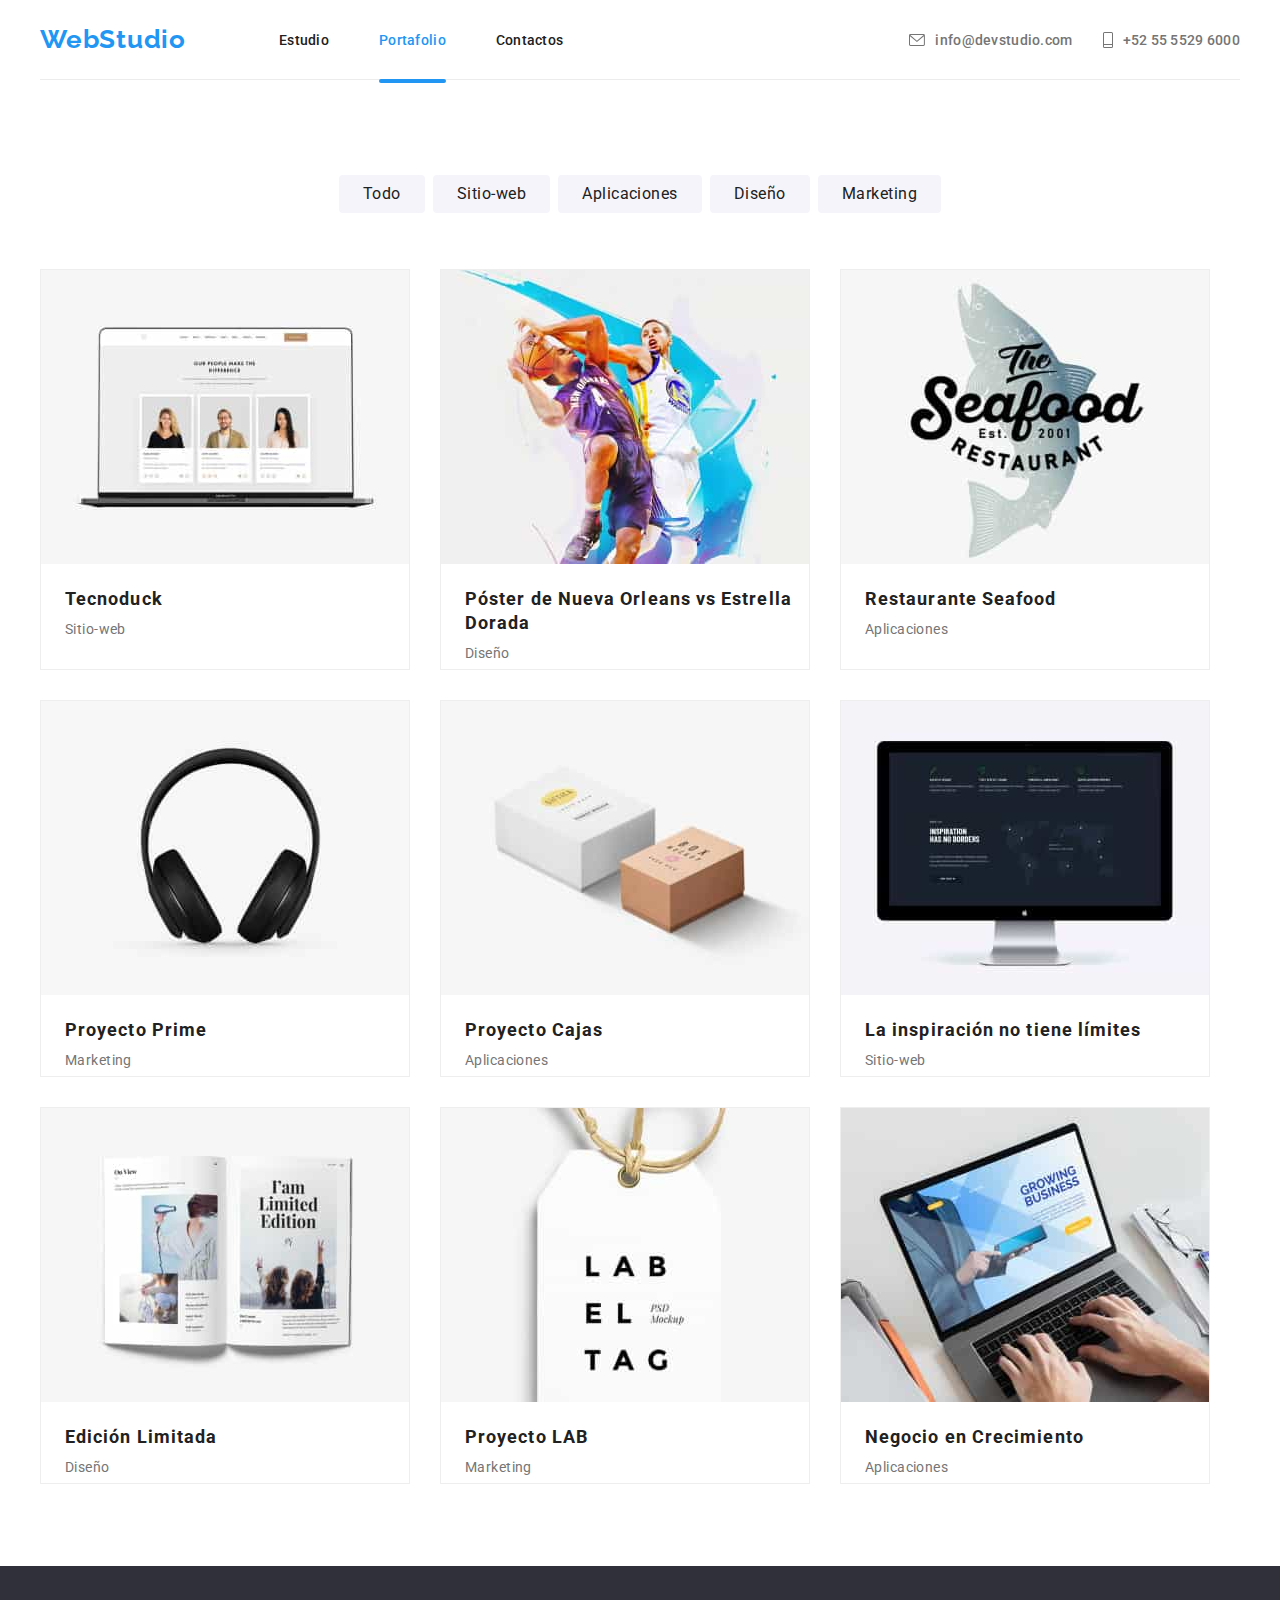
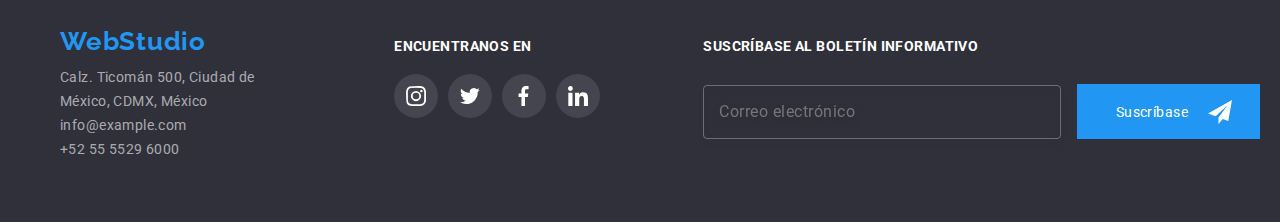
==== portfolio.html @ 5a1e4016 "copia repositorio anterior" ====
<!DOCTYPE html>
<html lang="en">
  <head>
    <meta charset="UTF-8" />
    <meta http-equiv="X-UA-Compatible" content="IE=edge" />
    <meta name="viewport" content="width=device-width, initial-scale=1.0" />
    <link rel="preconnet" href="https://fonts.googleapis.com" />
    <link rel="preconnet" href="https://fonts.gstatic.com" />
    <link rel="stylesheet" href="./css/styles.css" />
    <link rel="stylesheet" href="./css/normalize.css" />
    <title>WebStudio</title>
  </head>

  <body class="body-portfolio">
    <!-- ENCABEZADO -->
   <header class="container header-container">
      <!-- nav -->
      <nav class="nav-container">
        <!-- LOGO -->
        <a class="Web-logo" href="./index.html">WebStudio</a>

        <!-- MENU LISTA HEADER -->
        <a class="link-header" href="index.html">Estudio</a>
        <a class="link-header current" href="portfolio.html">Portafolio</a>
        <a class="link-header" href="">Сontactos</a>
      </nav>
      <!-- contacto -->
      <ul class="contact-header">
        <li>
          <a class="contact" href="malito:info@example.com">
            <svg class="icon-folder">
              <use href="./images/SVG/sprite.svg#sobre"></use>
            </svg>
            info@devstudio.com
          </a>
        </li>

        <li>
          <a class="contact" href="tel:525555296000">
            <svg class="icon-phone">
              <use href="./images/SVG/sprite.svg#celular"></use>
            </svg>
            +52 55 5529 6000
          </a>
        </li>
      </ul>
    </header>

    <!-- PRINCIPAL -->
    <main class="container portfolio-page">
      <!-- MENU 2-->

      <!-- lista de filtros  -->
      <section>
        <ul class="filter">
          <li>
            <a href="#" class="link-filter">
              <button class="button-filter" type="button">Todo</button>
            </a>
          </li>
          <li>
            <a href="#" class="link-filter">
              <button class="button-filter" type="button">Sitio-web</button>
            </a>
          </li>
          <li>
            <a href="#" class="link-filter">
              <button class="button-filter" type="button">Aplicaciones</button>
            </a>
          </li>
          <li>
            <a href="#" class="link-filter">
              <button class="button-filter" type="button">Diseño</button>
            </a>
          </li>
          <li>
            <a href="#" class="link-filter">
              <button class="button-filter" type="button">Marketing</button>
            </a>
          </li>
        </ul>

        <!-- mosaic  -->
        <ul class="mosaic">
          <li class="link-card">
            <a href="#">
              <div class="frame">
                <img src="./images/project1.jpeg" alt="project Tecnoduck" />
                <p class="overlay">
                  Tecnoduck es una plataforma de distribución de coronavirus de
                  última generación. Las compañías usan esta plataforma para el
                  espionaje digital y los ataques a los servidores seguros de la
                  competencia.
                </p>
              </div>
              <h2 class="title-image">Tecnoduck</h2>
              <p class="description">Sitio-web</p>
            </a>
          </li>

          <li class="link-card">
            <a href="#">
              <div class="frame">
                <img src="./images/project2.jpeg" alt="project poster" />
                <p class="overlay">
                  Tecnoduck es una plataforma de distribución de coronavirus de
                  última generación. Las compañías usan esta plataforma para el
                  espionaje digital y los ataques a los servidores seguros de la
                  competencia.
                </p>
              </div>
              <h2 class="title-image">
                Póster de Nueva Orleans vs Estrella Dorada
              </h2>
              <p class="description">Diseño</p>
            </a>
          </li>

          <li class="link-card">
            <a href="#">
              <div class="frame">
                <img src="./images/project3.jpeg" alt="Restaurant" />
                <p class="overlay">
                  Tecnoduck es una plataforma de distribución de coronavirus de
                  última generación. Las compañías usan esta plataforma para el
                  espionaje digital y los ataques a los servidores seguros de la
                  competencia.
                </p>
              </div>
              <h2 class="title-image">Restaurante Seafood</h2>
              <p class="description">Aplicaciones</p>
            </a>
          </li>

          <li class="link-card">
            <a href="#">
              <div class="frame">
                <img src="./images/project4.jpeg" alt="Project Prime" />
                <p class="overlay">
                  Tecnoduck es una plataforma de distribución de coronavirus de
                  última generación. Las compañías usan esta plataforma para el
                  espionaje digital y los ataques a los servidores seguros de la
                  competencia.
                </p>
              </div>
              <h2 class="title-image">Proyecto Prime</h2>
              <p class="description">Marketing</p>
            </a>
          </li>

          <li class="link-card">
            <a href="#">
              <div class="frame">
                <img src="./images/project5.jpeg" alt="project box" />
                <p class="overlay">
                  Tecnoduck es una plataforma de distribución de coronavirus de
                  última generación. Las compañías usan esta plataforma para el
                  espionaje digital y los ataques a los servidores seguros de la
                  competencia.
                </p>
              </div>
              <h2 class="title-image">Proyecto Cajas</h2>
              <p class="description">Aplicaciones</p>
            </a>
          </li>

          <li class="link-card">
            <a href="#">
              <div class="frame">
                <img src="./images/project6.jpeg" alt="whitout limit" />
                <p class="overlay">
                  Tecnoduck es una plataforma de distribución de coronavirus de
                  última generación. Las compañías usan esta plataforma para el
                  espionaje digital y los ataques a los servidores seguros de la
                  competencia.
                </p>
              </div>
              <h2 class="title-image">La inspiración no tiene límites</h2>
              <p class="description">Sitio-web</p>
            </a>
          </li>

          <li class="link-card">
            <a href="#">
              <div class="frame">
                <img src="./images/project7.jpeg" alt="limited edition" />
                <p class="overlay">
                  Tecnoduck es una plataforma de distribución de coronavirus de
                  última generación. Las compañías usan esta plataforma para el
                  espionaje digital y los ataques a los servidores seguros de la
                  competencia.
                </p>
              </div>
              <h2 class="title-image">Edición Limitada</h2>
              <p class="description">Diseño</p>
            </a>
          </li>

          <li class="link-card">
            <a href="#">
              <div class="frame">
                <img src="./images/project8.jpeg" alt="Project LAB" />
                <p class="overlay">
                  Tecnoduck es una plataforma de distribución de coronavirus de
                  última generación. Las compañías usan esta plataforma para el
                  espionaje digital y los ataques a los servidores seguros de la
                  competencia.
                </p>
              </div>
              <h2 class="title-image">Proyecto LAB</h2>
              <p class="description">Marketing</p>
            </a>
          </li>

          <li class="link-card">
            <a href="#">
              <div class="frame">
                <img src="./images/project9.jpeg" alt="growing business" />
                <p class="overlay">
                  Tecnoduck es una plataforma de distribución de coronavirus de
                  última generación. Las compañías usan esta plataforma para el
                  espionaje digital y los ataques a los servidores seguros de la
                  competencia.
                </p>
              </div>
              <h2 class="title-image">Negocio en Crecimiento</h2>
              <p class="description">Aplicaciones</p>
            </a>
          </li>
        </ul>
      </section>
    </main>

    <!-- PIE DE PÁGINA -->
   <footer class="footer">
      <div class="container footer-container">
        <!-- Contacto -->
        <aside>
          <ul class="footer-contact">
            <li>
              <a class="Web-logo" href="./index.html"> WebStudio </a>
            </li>

            <li>
              <address>
                <ul class="address">
                  <li>
                    <a class="link-contact" href="#">
                      Calz. Ticomán 500, Ciudad de México, CDMX, México
                    </a>
                  </li>

                  <li>
                    <a class="link-contact" href="mailto:info@example.com">
                      info@example.com
                    </a>
                  </li>

                  <li>
                    <a class="link-contact" href="tel:+525555296000">
                      +52 55 5529 6000
                    </a>
                  </li>
                </ul>
              </address>
            </li>
          </ul>
        </aside>

        <!-- Redes Sociales -->
        <aside>
          <h3 class="title-h3 title-social">ENCUENTRANOS EN</h3>

          <ul class="items-socialmedia">
            <li class="link-icon-footer">
              <a href="#">
                <div class="icon-circle-footer">
                  <svg class="social-media">
                    <use href="./images/SVG/sprite.svg#instagram"></use>
                  </svg>
                </div>
              </a>
            </li>

            <li class="link-icon-footer">
              <a href="#">
                <div class="icon-circle-footer">
                  <svg class="social-media">
                    <use href="./images/SVG/sprite.svg#twitter"></use>
                  </svg>
                </div>
              </a>
            </li>

            <li class="link-icon-footer">
              <a href="#">
                <div class="icon-circle-footer">
                  <svg class="social-media">
                    <use href="./images/SVG/sprite.svg#facebook"></use>
                  </svg>
                </div>
              </a>
            </li>

            <li class="link-icon-footer">
              <a href="#">
                <div class="icon-circle-footer">
                  <svg class="social-media">
                    <use href="./images/SVG/sprite.svg#linkedlin"></use>
                  </svg>
                </div>
              </a>
            </li>
          </ul>
        </aside>

         <!-- Suscripción -->
        <aside class="form-suscription">
          <form action="">
            <h3 class="title-h3 title-suscription">SUSCRÍBASE al boletín informativo</h3>
            <input  class="input-suscription" 
                    type="email" 
                    placeholder="Correo electrónico"
                    required>
            <button class="button-suscription" type="button"> 
              <div class="button-send">
                Suscríbase 
                <svg class="icon-send">
                  <use href="./images/SVG/sprite.svg#icon-enviar-icono"></use>
                </svg>
              </div>
            </button>
          </form>
        </aside>
      </div>
    </footer>
  </body>
</html>
---- css/styles.css ----
@import url("https://fonts.googleapis.com/css2?family=Raleway:wght@700&display=swap");
@import url("https://fonts.googleapis.com/css2?family=Roboto:wght@400;500;700;900&display=swap");
@import "node_modules/modern-normalize/modern-normalize.css";

* {
  box-sizing: border-box;
  margin: 0;
  padding: 0;

  font-family: "Roboto", sans-serif;
  font-size: 14px;
  font-weight: 400;
  letter-spacing: 0.03em;
}

/* declaracion de variables */
:root {
  --primary-title-color: #212121;
  --primary-white-color: #ffffff;
  --primary-text-color: #757575;

  --accent-color: #2196f3;
  --background-black: #2f303a;
  --background-gray: #f5f4fa;
  --button-filter: #f5f4fa;
  --button-primary-hover: #188ce8;
  --logo-black: #000000;
  --text-white-opacy: #ffffff99;
  --icon-color: #AFB1B8;
}

body {
  color: var(--primary-text-color);
  background-color: var(--primary-white-color);
  margin: auto;

}
.container {
  width: 1200px;
  margin: 0 auto;
}
a {
  text-decoration: none;
}
ul{
  list-style: none;
}

/* ENCABEZADO */
.header-container {
  display: flex;
  padding: 24px 0;
  justify-content: space-between;
  align-items: center;
}
.nav-container {
  display: flex;
  justify-content: space-between;
  align-items: center;
}
.Web-logo {
  color: var(--accent-color);
  font-family: "Raleway", sans-serif;
  font-size: 26px;
  font-weight: 700;
  line-height: 1.2;
  margin-right: 93px;
}
.link-header{
  position: relative;
  display: flex;
  font-weight: 500;
  line-height: 1.142;
  letter-spacing: 0.02em;
  color: var(--primary-title-color);
  margin-right: 50px;
}
header nav .current::after{
  position: absolute;
  content: '';
  border-bottom: 4px solid rgba(33, 150, 243, 1);;
  border-radius: 2px;
  width: 100%;
  top: 47px;
}
.link-header.current,
.link-header:hover,
.link-header:focus{
  color: var(--accent-color);
}

/* contacto del header */

.contact-header{
  display: flex;
  justify-content: space-between;
  align-items: center;
  gap: 30px;
}
.contact {
  display: flex;
  align-items: center;
  font-weight: 500;
  line-height: 1.142;
  letter-spacing: 0.02em;
  color: var(--primary-text-color);
  fill: var(--primary-text-color);
}
.contact:focus,
.contact:hover{
  color: var(--accent-color);
  fill: var(--accent-color);
}
.icon-folder {
  width: 16px;
  height: 12px;
  margin-right: 10px;
}
.icon-phone {
  width: 10px;
  height: 16px;
  margin-right: 10px;
}
header{
  border-bottom: 1px solid #ECECEC;
}

/* ---------------------- */
/* INDEX */
/* ---------------------- */


/*  BACKDROP */

.backdrop{
  display: flex;
  align-items: center;
  justify-content: center;
  background-color: rgba(0, 0, 0, 0.5);
  position: fixed;
  width: 100vw;
  height: 100vh;
  top: 0;
  left: 0;
  opacity: 1;
  transition: opacity 250ms cubic-bezier(0.4, 0, 0.2, 1);
  visibility: visible;
}
.backdrop.is-hidden{
  opacity: 0;
  pointer-events: none;
}
.modal{
  display: flex;
  justify-content: right;
  border-radius: 4px;
  width: 528px;
  height: 581px;
  background-color: var(--primary-white-color);
  box-shadow: 0px 1px 3px rgba(0, 0, 0, 0.12), 
              0px 1px 1px rgba(0, 0, 0, 0.14), 
              0px 2px 1px rgba(0, 0, 0, 0.2);

  transition: transform cubic-bezier(0.4, 0, 0.2, 1), 1s;
  transform: translateY(0);
  
}
.modal.is-hidden{
  transform: translateY(100%);
}
.form-modal{
  padding: 40px;
  position: absolute;
}
.modal-title{
  font-weight: 700;
  font-size: 20px;
  line-height: 1.15;
  margin-bottom: 12px;
  width: 448px;
  color: var(--primary-title-color);
}
.input-form{
  display: block;
  padding: 14px 35px;
  outline: none;
  margin: 4px 0 10px;
  border: 1px solid rgba(33, 33, 33, 0.2);
  border-radius: 4px;
  width: 448px;
  outline: none;
}
.input-form:hover,
.input-form:focus {
  cursor: pointer;
  border: 1px solid #2196F3;
  
}
.input-wrapper{
  position: relative;
}
.input-wrapper:hover,
.input-wrapper:focus{
fill: var(--accent-color);  
}
.icon-imput{
  color: var(--primary-title-color);
  position: absolute;
  width: 13px;
  margin: 0 15px;
  top: 50%;
  transform: translateY(-50%);
}

.modal__checkbox{
  position: absolute;
  appearance:var(--logo-black) ;
  border: 1px solid var(--logo-black);
  width: 16px;
  height: 15px;
}
.modal__checkbox:checked{
  border: none;
  background-image: url(../images/ok.svg);
}
.comment{
  padding: 16px;
}
.comment::placeholder{
  color: rgba(117, 117, 117, 0.5);
  
}
.modal__text{
  position: relative;
  right: -25px;
  width: 400px;
  margin-bottom: 12px;
  line-height: 1.7;
  
  
}
.modal__bottom{
  background-color: var(--accent-color);
  padding: 10px 75px;
  color: var(--primary-white-color);
  letter-spacing: 0.06em;
  border: none;
  cursor: pointer;
  display: block;
  margin: 0 auto;
}
.modal__bottom:hover,
.modal__bottom:focus{
  background-color: var(--button-primary-hover);
}
.circle-close{
  display: flex;
  align-items: center;
  box-sizing: border-box;
  width: 30px;
  height: 30px;
  border-radius: 50%;
  margin: 8px 8px 0 0;
  cursor: pointer;
  border: 1px solid rgba(0, 0, 0, 0.1);
  background-color: var(--primary-white-color);
  z-index: 1;
  fill: var(--logo-black);
}
.circle-close:hover,
.circle-close:focus{
  fill: var(--accent-color);
}

/*  TITULO PRINCIPAL */

.main-requeriment {
  padding: 207px 0 182px;
  background-color: var(--background-black);
  background-image: 
    linear-gradient(rgba(47, 48, 58, 0.4),
                    rgba(47, 48, 58, 0.4)),
                    url(../images/background-image.jpeg);
  background-size: cover;
}
.container.hero{
  text-align: center;
  width: 696px;
}
.main-h1 {
  color: var(--primary-white-color);
  font-size: 44px;
  font-weight: 900;
  letter-spacing: 0.06em;
  line-height: 1.4;
  text-transform: uppercase;
}
.main-button {
  color: var(--primary-white-color);
  background-color: var(--accent-color);
  border: 5px solid var(--accent-color);
  border-radius: 5px;
  font-size: 16px;
  font-weight: 700;
  line-height: 1.9;
  cursor: pointer;
  margin-top: 30px;
  
}
.main-button:hover,
.main-button:focus {
  background-color: var(--button-primary-hover);
  box-shadow: 0px 4px 4px rgba(0, 0, 0, 0.15);
}

/* BENEFICIOS DE LA COMPAÑIA */

.benefits {
  display: flex;
  padding-bottom: 99px;
  padding-top: 82px;
  justify-content: space-between;
  gap: 40px;
}
.benefits-column {
  flex-basis: calc((100% - 90px)/4);
}
.icon-benefits {
  display: flex;
  width: 270px;
  padding: 25px;
  margin-bottom: 30px;
  fill: var(--primary-title-color);
  border-radius: 4px;
  border: none;
  background-color: var(--background-gray);
}
.icon-svg-benefit {
  height: 70px;
}
.title-h3 {
  color: var(--primary-title-color);
  font-weight: 700;
  line-height: 1.142;
  text-transform: uppercase;
  margin-bottom: 10px;
}
.benefits-paragraph {
  color: var(--primary-text-color);
  line-height: 1.71;
}
/* A QUE NOS DEDICAMOS */

.title-h2{
  color: var(--primary-title-color);
  font-size: 36px;
  font-weight: 700;
  line-height: 1.166;
  margin-bottom: 50px;

  text-align: center;
}
.what-do-box {
  display: flex;
  padding-bottom: 94px;
  justify-content: space-between;
}
.image-whatdo1 {
  background-image:url(../images/image1.jpeg);
  flex-basis: calc((100% - 90px)/3)
}
.image-whatdo2 {
  background-image: url(../images/image2.jpeg);
  flex-basis: calc((100% - 90px)/3)
}
.image-whatdo3 {
  background-image: url(../images/image3.jpeg);
  flex-basis: calc((100% - 90px)/3)
}
.box-what-do {
  display:flex;
  border: none;
  height: 70px;
  font-size: 14px;
  line-height: 1.142;
  color: var(--primary-white-color);
  background: rgba(47, 48, 58, 0.8);
  margin-top:224px;
  justify-content: center;
  align-items: center;
}

/* NUESTRO EQUIPO */

.our-team{
  background-color: var(--background-gray);
  padding-bottom: 94px;
  padding-top: 94px;
}
.members{
  display: flex;
  justify-content: space-between;
  gap: 30px;
}
.card-member{
  background-color: var(--primary-white-color);
  border-radius: opx opx 4px 4px;
  box-shadow: 0px 1px 3px rgba(0, 0, 0, 0.12), 
              0px 1px 1px rgba(0, 0, 0, 0.14), 
              0px 2px 1px rgba(0, 0, 0, 0.2);
  
  text-align: center;
}
.name {
  color: var(--primary-title-color);
  font-size: 16px;
  font-weight: 500;
  line-height: 1.2;
  text-align: center;
  margin : 30px 0 10px;
  
}
.profession{
  color: var(--primary-text-color);
  font-size: 16px;
  line-height: 1.187; 
}
.social-networks{
  display: flex;
  margin: 16px 32px 32px;
  justify-content: space-between;
}
.icon-circle {
  background-color: var(--primary-white-color);
  width: 44px;
  height: 44px;
  border-radius: 25px;
  border: none;
  cursor: pointer;
  fill: var(--icon-color);
  padding: 12px;
}
.icon-social-media{
  height: 20px;
  width: 20px;
}
.icon-circle:focus,
.icon-circle:hover{
  background-color: var(--accent-color);
  cursor: pointer;
  fill: var(--primary-white-color);
}

/* CLIENTES REGULARES */

.custumer{
  padding-bottom: 151px;
  padding-top: 59px;
}
.regular-customers{
  display: flex;
  justify-content: space-between;
}
.button-customer{
  background: var(--primary-white-color);
  border-radius: 4px;
  display: flex;
  width: 170px;
  height: 81px;
  border: 1px solid #AFB1B8;
  cursor: pointer;
  justify-content: center;
  align-items: center;
  fill: #AFB1B8;
}
.button-customer:hover,
.button-customer:focus{
  border: 1px solid var(--accent-color);
  fill: var(--accent-color);
}
.icon-customer{
  width: 106px;         
}

/* FOOTER */
 
/* Lista de contacto */
.footer{
  background-color: var(--background-black);
  padding: 60px;
  
}
.footer-container {
  display: flex;
  justify-content: space-between;
}
.footer-contact{
  width: 231px;
}
.address{
  margin-top: 9px;
}
.link-contact{
  color: var(--text-white-opacy);
  font-style: normal;
  line-height: 1.71;
}
.link-contact:hover,
.link-contact:focus {
color: var(--primary-white-color);
}

/* redes sociales */
.title-social {
  color: var(--primary-white-color);
  padding-top: 12px;
  margin-bottom: 20px;
}
.items-socialmedia{
  display: flex;
  gap: 10px;
}
.icon-circle-footer{
  width: 44px;
  height: 44px;
  border-radius: 25px;
  border: none;
  background-color: #ffffff1a;;
  padding: 12px;
  cursor: pointer;
  fill: var(--primary-white-color);
}
.icon-circle-footer:hover,
.icon-circle-footer:focus{
  background-color: var(--accent-color);
  cursor: pointer;
  fill: var(--primary-white-color);
}
.social-media{
  height: 20px;
  width: 20px;
}

/* Suscripción */
.form-suscription{
  padding-top: 12px;
}
.title-suscription{
  color: var(--primary-white-color);
  padding-bottom: 20px;
  text-transform: uppercase;
}
.input-suscription{
  width: 358px;
  background-color: transparent;
  border: 1px solid rgba(255, 255, 255, 0.3);
  filter: drop-shadow(0px 4px 4px rgba(0, 0, 0, 0.15));
  border-radius: 4px;
  margin-right: 12px;
  color: rgba(255, 255, 255, 0.6);
  padding: 16px 15px;
  font-size: 16px;
  line-height: 1.25;
  outline: none;
}
    
  
.input-suscription:active {
  border: none;
}
.button-send{
  display: flex;
  justify-content: space-between;
  align-items: center;
  gap: 20px;
}
.button-suscription{
  display: inline-flex;
  align-items: center;
  cursor: pointer;
  padding: 16px 28px 15px 39px;
  background-color: var(--accent-color);
  color: var(--primary-white-color);
  border: none;
}
.button-suscription:hover{
  background-color: var(--button-primary-hover);
}
.icon-send{
  width: 24px;
  height: 24px;
}

/* ----------------------------------------- */
/* PORTAFOLIO */
/* ----------------------------------------- */


.portfolio-page{
  padding-bottom: 82px
}

/* botones */
.filter {
  display: flex;
  padding-top: 95px;
  padding-bottom: 56px;
  justify-content: center;
  gap: 8px;
}
.button-filter {
  background: var(--background-gray);
  border-radius: 4px;
  padding: 6px 24px;
  border: none;
  color: var(--primary-title-color);
  font-size: 16px;
  line-height: 1.62;
}
.button-filter:hover,
.button-filter:focus{
  height: 38px;
  background-color: var(--accent-color);
  box-shadow: 0px 3px 1px rgba(0, 0, 0, 0.1), 0px 1px 2px rgba(0, 0, 0, 0.08), 0px 2px 2px rgba(0, 0, 0, 0.12);
  border-radius: 4px;
  color: var(--primary-white-color);
  cursor: pointer;
}

/*imagenes*/

.mosaic{
  display: flex;
  flex-wrap: wrap;
  gap: 30px;
}
.link-card{
  background: var(--primary-white-color);
  border: 1px solid #EEEEEE;
  width: 370px;
}
.link-card:focus,
.link-card:hover{
  cursor: pointer;
  box-shadow: 0px 1px 1px rgba(0, 0, 0, 0.12),
              0px 4px 4px rgba(0, 0, 0, 0.06),
              1px 4px 6px rgba(0, 0, 0, 0.16);
}
.frame{
  position: relative;
  overflow: hidden;
}
.overlay{
  position: absolute;
  top: 0;
  left: 0;
  
  background-color: rgba(33, 149, 243, 0.9);
  color: var(--primary-white-color);
  
  padding: 63px 24px;
  width: 100%;
  height: 100%;
  font-size: 18px;
  line-height: 1.55;
  
  transform: translateY(100%);
  transition: transform ease-in 250ms;
  transition-timing-function: cubic-bezier(0.4, 0, 0.2, 1);
}
.link-card:hover .frame .overlay{
  transform: translateY( 0%);
}
.title-image {
    font-weight: 700;
    font-size: 18px;
    line-height: 1.33;
    letter-spacing: 0.06em;
    color: var(--primary-title-color);
    margin-left: 24px;
    text-align: left;
    margin-top: 20px;
    margin-bottom: 4px;
    width: 370px;
}
.description {
    color: #757575;
    line-height: 2.14;
    text-align: left;
    margin-left: 24px;
}
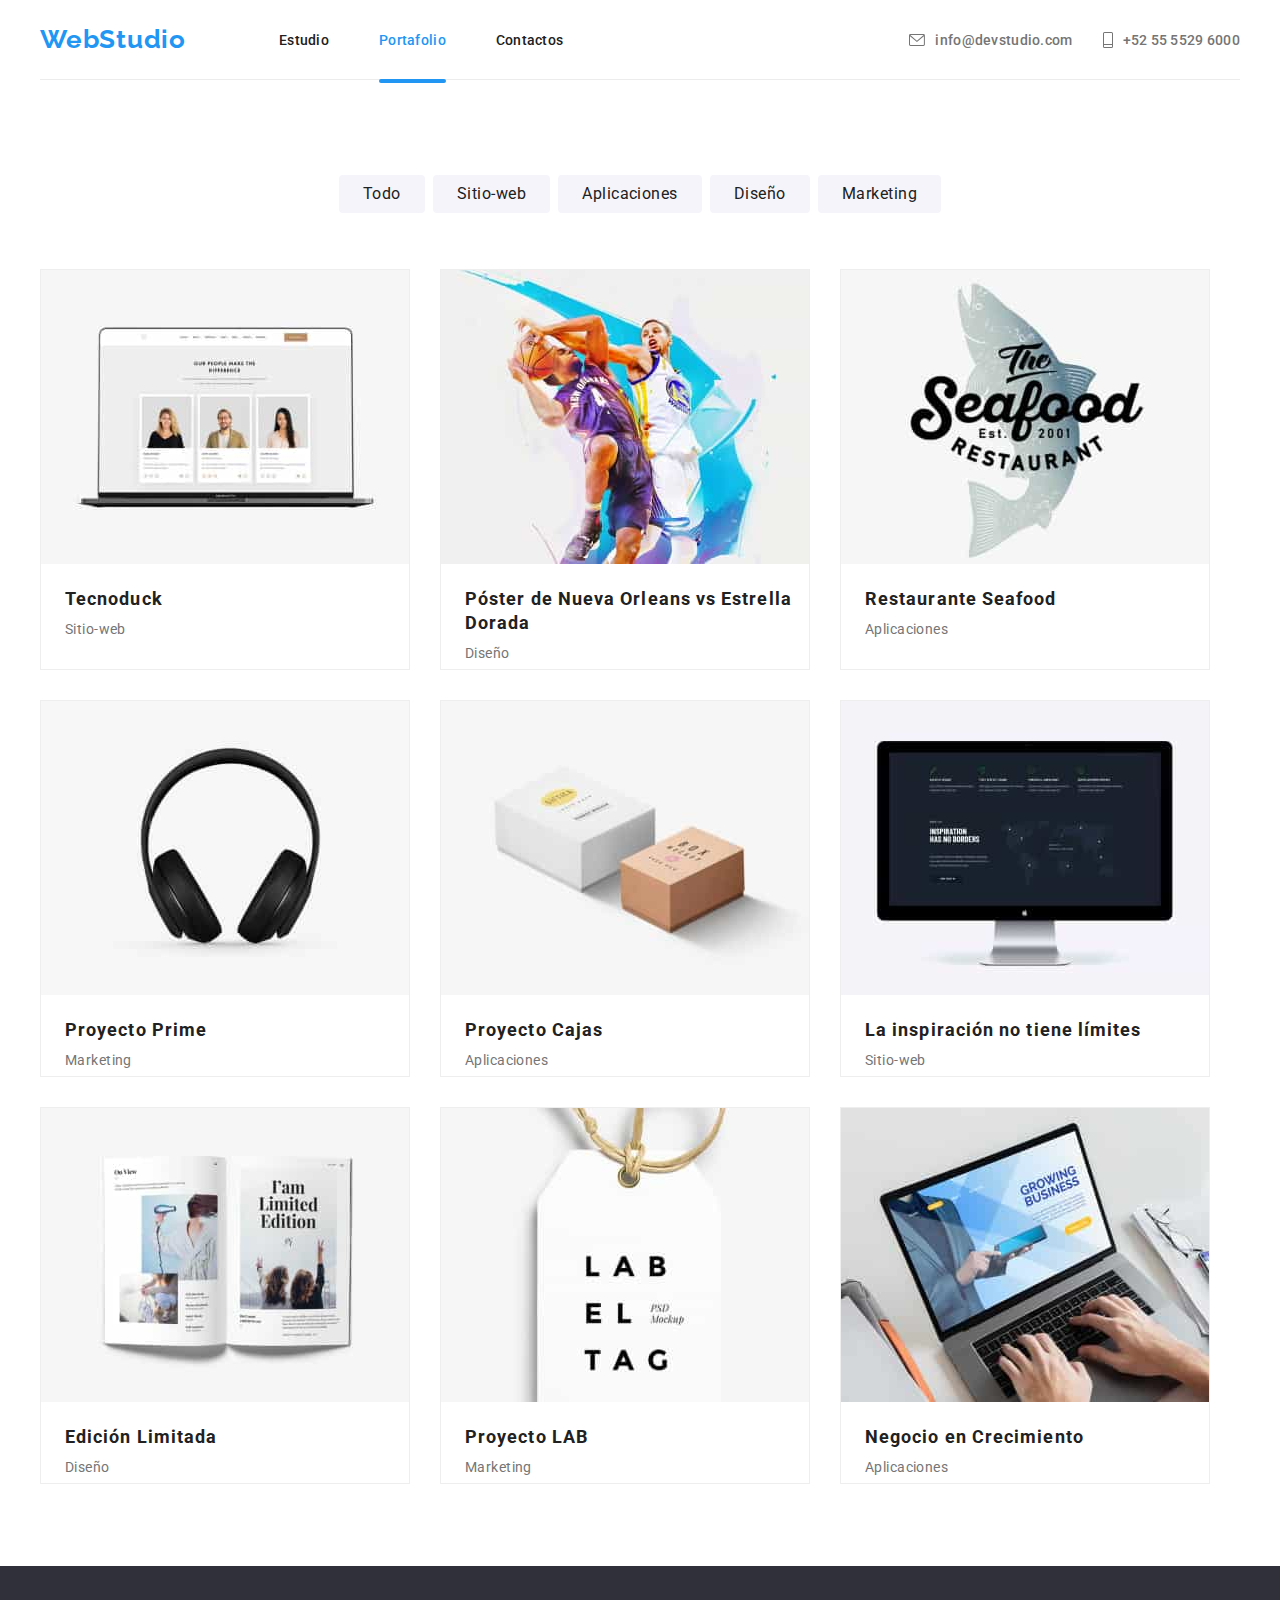
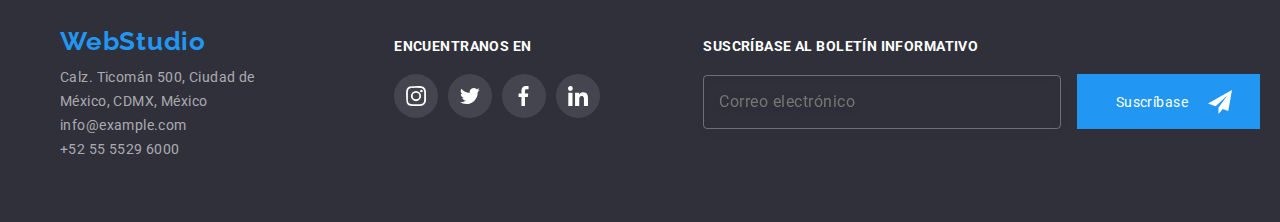
==== commit 94344ab9: "metodologia bem" ====
--- a/portfolio.html
+++ b/portfolio.html
@@ -8,42 +8,39 @@
     <link rel="preconnet" href="https://fonts.gstatic.com" />
     <link rel="stylesheet" href="./css/styles.css" />
     <link rel="stylesheet" href="./css/normalize.css" />
+    <link rel="stylesheet" href="./css/main.min.css">
     <title>WebStudio</title>
   </head>
 
   <body class="body-portfolio">
     <!-- ENCABEZADO -->
-   <header class="container header-container">
+   <header class="container header">
       <!-- nav -->
-      <nav class="nav-container">
+      <nav class="nav">
         <!-- LOGO -->
-        <a class="Web-logo" href="./index.html">WebStudio</a>
+        <a class="logo" href="./index.html">WebStudio</a>
 
         <!-- MENU LISTA HEADER -->
-        <a class="link-header" href="index.html">Estudio</a>
-        <a class="link-header current" href="portfolio.html">Portafolio</a>
-        <a class="link-header" href="">Сontactos</a>
+        <a class="nav__link" href="index.html">Estudio</a>
+        <a class="nav__link nav__current" href="portfolio.html">Portafolio</a>
+        <a class="nav__link" href="">Сontactos</a>
       </nav>
       <!-- contacto -->
-      <ul class="contact-header">
-        <li>
-          <a class="contact" href="malito:info@example.com">
-            <svg class="icon-folder">
-              <use href="./images/SVG/sprite.svg#sobre"></use>
-            </svg>
-            info@devstudio.com
-          </a>
-        </li>
-
-        <li>
-          <a class="contact" href="tel:525555296000">
-            <svg class="icon-phone">
-              <use href="./images/SVG/sprite.svg#celular"></use>
-            </svg>
-            +52 55 5529 6000
-          </a>
-        </li>
-      </ul>
+      <div class="header__contact">
+        <a class="header__link-contact" href="malito:info@example.com">
+          <svg class="header__icon-folder">
+            <use href="./images/SVG/sprite.svg#sobre"></use>
+          </svg>
+          info@devstudio.com
+        </a>
+
+        <a class="header__link-contact" href="tel:525555296000">
+          <svg class="header__icon-phone">
+            <use href="./images/SVG/sprite.svg#celular"></use>
+          </svg>
+          +52 55 5529 6000
+        </a>
+      </div>
     </header>
 
     <!-- PRINCIPAL -->
@@ -233,43 +230,41 @@
 
     <!-- PIE DE PÁGINA -->
    <footer class="footer">
-      <div class="container footer-container">
+      <div class="container footer__container">
         <!-- Contacto -->
         <aside>
-          <ul class="footer-contact">
-            <li>
-              <a class="Web-logo" href="./index.html"> WebStudio </a>
-            </li>
-
-            <li>
-              <address>
-                <ul class="address">
-                  <li>
-                    <a class="link-contact" href="#">
-                      Calz. Ticomán 500, Ciudad de México, CDMX, México
-                    </a>
-                  </li>
-
-                  <li>
-                    <a class="link-contact" href="mailto:info@example.com">
-                      info@example.com
-                    </a>
-                  </li>
-
-                  <li>
-                    <a class="link-contact" href="tel:+525555296000">
-                      +52 55 5529 6000
-                    </a>
-                  </li>
-                </ul>
-              </address>
-            </li>
-          </ul>
+          <div class="footer__contact">
+            <a class="logo" href="./index.html"> WebStudio </a>
+            <address>
+              <ul class="footer__address">
+                <li>
+                  <a class="footer__address-link" href="#">
+                    Calz. Ticomán 500, Ciudad de México, CDMX, México
+                  </a>
+                </li>
+
+                <li>
+                  <a
+                    class="footer__address-link"
+                    href="mailto:info@example.com"
+                  >
+                    info@example.com
+                  </a>
+                </li>
+
+                <li>
+                  <a class="footer__address-link" href="tel:+525555296000">
+                    +52 55 5529 6000
+                  </a>
+                </li>
+              </ul>
+            </address>
+          </div>
         </aside>
 
         <!-- Redes Sociales -->
         <aside>
-          <h3 class="title-h3 title-social">ENCUENTRANOS EN</h3>
+          <h3 class="footer__titles">ENCUENTRANOS EN</h3>
 
           <ul class="items-socialmedia">
             <li class="link-icon-footer">
@@ -314,23 +309,23 @@
           </ul>
         </aside>
 
-         <!-- Suscripción -->
-        <aside class="form-suscription">
-          <form action="">
-            <h3 class="title-h3 title-suscription">SUSCRÍBASE al boletín informativo</h3>
-            <input  class="input-suscription" 
-                    type="email" 
-                    placeholder="Correo electrónico"
-                    required>
-            <button class="button-suscription" type="button"> 
-              <div class="button-send">
-                Suscríbase 
-                <svg class="icon-send">
-                  <use href="./images/SVG/sprite.svg#icon-enviar-icono"></use>
-                </svg>
-              </div>
-            </button>
-          </form>
+        <!-- Suscripción -->
+        <aside>
+          <h3 class="footer__titles">SUSCRÍBASE al boletín informativo</h3>
+          <input
+            class="footer__input"
+            type="email"
+            placeholder="Correo electrónico"
+            required
+          />
+          <button class="footer__button" type="button">
+            <div class="footer__send">
+              Suscríbase
+              <svg class="footer__icon-send">
+                <use href="./images/SVG/sprite.svg#icon-enviar-icono"></use>
+              </svg>
+            </div>
+          </button>
         </aside>
       </div>
     </footer>
--- a/css/styles.css
+++ b/css/styles.css
@@ -45,20 +45,24 @@
 ul{
   list-style: none;
 }
+header {
+  border-bottom: 1px solid #ECECEC;
+}
 
 /* ENCABEZADO */
-.header-container {
+
+.header{
   display: flex;
   padding: 24px 0;
   justify-content: space-between;
   align-items: center;
 }
-.nav-container {
-  display: flex;
-  justify-content: space-between;
-  align-items: center;
-}
-.Web-logo {
+.nav{
+  display: flex;
+  justify-content: space-between;
+  align-items: center;
+}
+.logo {
   color: var(--accent-color);
   font-family: "Raleway", sans-serif;
   font-size: 26px;
@@ -66,7 +70,7 @@
   line-height: 1.2;
   margin-right: 93px;
 }
-.link-header{
+.nav__link{
   position: relative;
   display: flex;
   font-weight: 500;
@@ -75,7 +79,7 @@
   color: var(--primary-title-color);
   margin-right: 50px;
 }
-header nav .current::after{
+.nav__current::after{
   position: absolute;
   content: '';
   border-bottom: 4px solid rgba(33, 150, 243, 1);;
@@ -83,21 +87,21 @@
   width: 100%;
   top: 47px;
 }
-.link-header.current,
-.link-header:hover,
-.link-header:focus{
+.nav__current,
+.nav__link:hover,
+.hnav__link:focus{
   color: var(--accent-color);
 }
 
 /* contacto del header */
 
-.contact-header{
+.header__contact{
   display: flex;
   justify-content: space-between;
   align-items: center;
   gap: 30px;
 }
-.contact {
+.header__link-contact {
   display: flex;
   align-items: center;
   font-weight: 500;
@@ -106,23 +110,20 @@
   color: var(--primary-text-color);
   fill: var(--primary-text-color);
 }
-.contact:focus,
-.contact:hover{
+.header__link-contact:focus,
+.header__link-contact:hover{
   color: var(--accent-color);
   fill: var(--accent-color);
 }
-.icon-folder {
+.header__icon-folder {
   width: 16px;
   height: 12px;
   margin-right: 10px;
 }
-.icon-phone {
+.header__icon-phone {
   width: 10px;
   height: 16px;
   margin-right: 10px;
-}
-header{
-  border-bottom: 1px solid #ECECEC;
 }
 
 /* ---------------------- */
@@ -168,11 +169,29 @@
 .modal.is-hidden{
   transform: translateY(100%);
 }
-.form-modal{
+.modal__bottom-close {
+  display: flex;
+  align-items: center;
+  box-sizing: border-box;
+  width: 30px;
+  height: 30px;
+  border-radius: 50%;
+  margin: 8px 8px 0 0;
+  cursor: pointer;
+  border: 1px solid rgba(0, 0, 0, 0.1);
+  background-color: var(--primary-white-color);
+  z-index: 1;
+  fill: var(--logo-black);
+}
+.modal__bottom-close:hover,
+.modal__bottom-close:focus {
+  fill: var(--accent-color);
+}
+.form{
   padding: 40px;
   position: absolute;
 }
-.modal-title{
+.form__title{
   font-weight: 700;
   font-size: 20px;
   line-height: 1.15;
@@ -180,7 +199,14 @@
   width: 448px;
   color: var(--primary-title-color);
 }
-.input-form{
+.form__label{
+  position: relative;
+}
+.form__label:hover,
+.form__label:focus{
+fill: var(--accent-color);  
+}
+.form__input{
   display: block;
   padding: 14px 35px;
   outline: none;
@@ -190,20 +216,13 @@
   width: 448px;
   outline: none;
 }
-.input-form:hover,
-.input-form:focus {
+.form__input:hover,
+.form__input:focus {
   cursor: pointer;
   border: 1px solid #2196F3;
   
 }
-.input-wrapper{
-  position: relative;
-}
-.input-wrapper:hover,
-.input-wrapper:focus{
-fill: var(--accent-color);  
-}
-.icon-imput{
+.form__icon{
   color: var(--primary-title-color);
   position: absolute;
   width: 13px;
@@ -211,26 +230,25 @@
   top: 50%;
   transform: translateY(-50%);
 }
-
-.modal__checkbox{
+.form__checkbox{
   position: absolute;
   appearance:var(--logo-black) ;
   border: 1px solid var(--logo-black);
   width: 16px;
   height: 15px;
 }
-.modal__checkbox:checked{
+.form__checkbox:checked{
   border: none;
   background-image: url(../images/ok.svg);
 }
-.comment{
+.form__comment{
   padding: 16px;
 }
-.comment::placeholder{
+.form__comment::placeholder{
   color: rgba(117, 117, 117, 0.5);
   
 }
-.modal__text{
+.form__text{
   position: relative;
   right: -25px;
   width: 400px;
@@ -239,7 +257,7 @@
   
   
 }
-.modal__bottom{
+.form__send{
   background-color: var(--accent-color);
   padding: 10px 75px;
   color: var(--primary-white-color);
@@ -249,32 +267,15 @@
   display: block;
   margin: 0 auto;
 }
-.modal__bottom:hover,
-.modal__bottom:focus{
+.form__send:hover,
+.form__send:focus{
   background-color: var(--button-primary-hover);
 }
-.circle-close{
-  display: flex;
-  align-items: center;
-  box-sizing: border-box;
-  width: 30px;
-  height: 30px;
-  border-radius: 50%;
-  margin: 8px 8px 0 0;
-  cursor: pointer;
-  border: 1px solid rgba(0, 0, 0, 0.1);
-  background-color: var(--primary-white-color);
-  z-index: 1;
-  fill: var(--logo-black);
-}
-.circle-close:hover,
-.circle-close:focus{
-  fill: var(--accent-color);
-}
+
 
 /*  TITULO PRINCIPAL */
 
-.main-requeriment {
+.hero{
   padding: 207px 0 182px;
   background-color: var(--background-black);
   background-image: 
@@ -283,11 +284,11 @@
                     url(../images/background-image.jpeg);
   background-size: cover;
 }
-.container.hero{
+.hero__title{
   text-align: center;
   width: 696px;
 }
-.main-h1 {
+.hero__h1 {
   color: var(--primary-white-color);
   font-size: 44px;
   font-weight: 900;
@@ -295,7 +296,7 @@
   line-height: 1.4;
   text-transform: uppercase;
 }
-.main-button {
+.hero__button {
   color: var(--primary-white-color);
   background-color: var(--accent-color);
   border: 5px solid var(--accent-color);
@@ -307,8 +308,8 @@
   margin-top: 30px;
   
 }
-.main-button:hover,
-.main-button:focus {
+.hero__button:hover,
+.hero__button:focus {
   background-color: var(--button-primary-hover);
   box-shadow: 0px 4px 4px rgba(0, 0, 0, 0.15);
 }
@@ -317,15 +318,14 @@
 
 .benefits {
   display: flex;
-  padding-bottom: 99px;
   padding-top: 82px;
   justify-content: space-between;
   gap: 40px;
 }
-.benefits-column {
+.benefits__column {
   flex-basis: calc((100% - 90px)/4);
 }
-.icon-benefits {
+.benefits__icon {
   display: flex;
   width: 270px;
   padding: 25px;
@@ -335,17 +335,17 @@
   border: none;
   background-color: var(--background-gray);
 }
-.icon-svg-benefit {
+.benefits__icon-svg {
   height: 70px;
 }
-.title-h3 {
+.benefits__title {
   color: var(--primary-title-color);
   font-weight: 700;
   line-height: 1.142;
   text-transform: uppercase;
   margin-bottom: 10px;
 }
-.benefits-paragraph {
+.benefits__text{
   color: var(--primary-text-color);
   line-height: 1.71;
 }
@@ -356,28 +356,27 @@
   font-size: 36px;
   font-weight: 700;
   line-height: 1.166;
-  margin-bottom: 50px;
-
+  padding: 94px 0 50px;
   text-align: center;
 }
-.what-do-box {
+.we-do{
   display: flex;
   padding-bottom: 94px;
   justify-content: space-between;
 }
-.image-whatdo1 {
+.we-do__image-1 {
   background-image:url(../images/image1.jpeg);
   flex-basis: calc((100% - 90px)/3)
 }
-.image-whatdo2 {
+.we-do__image-2 {
   background-image: url(../images/image2.jpeg);
   flex-basis: calc((100% - 90px)/3)
 }
-.image-whatdo3 {
+.we-do__image-3 {
   background-image: url(../images/image3.jpeg);
   flex-basis: calc((100% - 90px)/3)
 }
-.box-what-do {
+.we-do__text {
   display:flex;
   border: none;
   height: 70px;
@@ -395,14 +394,14 @@
 .our-team{
   background-color: var(--background-gray);
   padding-bottom: 94px;
-  padding-top: 94px;
-}
-.members{
+  padding-top: 1px;
+}
+.our-team__members{
   display: flex;
   justify-content: space-between;
   gap: 30px;
 }
-.card-member{
+.our-team__members-card{
   background-color: var(--primary-white-color);
   border-radius: opx opx 4px 4px;
   box-shadow: 0px 1px 3px rgba(0, 0, 0, 0.12), 
@@ -411,7 +410,7 @@
   
   text-align: center;
 }
-.name {
+.our-team__name {
   color: var(--primary-title-color);
   font-size: 16px;
   font-weight: 500;
@@ -420,7 +419,7 @@
   margin : 30px 0 10px;
   
 }
-.profession{
+.our-team__profession{
   color: var(--primary-text-color);
   font-size: 16px;
   line-height: 1.187; 
@@ -430,7 +429,7 @@
   margin: 16px 32px 32px;
   justify-content: space-between;
 }
-.icon-circle {
+.social-network {
   background-color: var(--primary-white-color);
   width: 44px;
   height: 44px;
@@ -440,28 +439,25 @@
   fill: var(--icon-color);
   padding: 12px;
 }
-.icon-social-media{
+.social-network:focus,
+.social-network:hover{
+  background-color: var(--accent-color);
+  cursor: pointer;
+  fill: var(--primary-white-color);
+}
+.social-network-icon{
   height: 20px;
   width: 20px;
 }
-.icon-circle:focus,
-.icon-circle:hover{
-  background-color: var(--accent-color);
-  cursor: pointer;
-  fill: var(--primary-white-color);
-}
 
 /* CLIENTES REGULARES */
 
-.custumer{
+.regular-customers{
+  display: flex;
+  justify-content: space-between;
   padding-bottom: 151px;
-  padding-top: 59px;
-}
-.regular-customers{
-  display: flex;
-  justify-content: space-between;
-}
-.button-customer{
+}
+.regular-customers__link{
   background: var(--primary-white-color);
   border-radius: 4px;
   display: flex;
@@ -473,12 +469,12 @@
   align-items: center;
   fill: #AFB1B8;
 }
-.button-customer:hover,
-.button-customer:focus{
+.regular-customers__link:hover,
+.regular-customers__link:focus{
   border: 1px solid var(--accent-color);
   fill: var(--accent-color);
 }
-.icon-customer{
+.regular-customers__icon{
   width: 106px;         
 }
 
@@ -488,31 +484,33 @@
 .footer{
   background-color: var(--background-black);
   padding: 60px;
-  
-}
-.footer-container {
-  display: flex;
-  justify-content: space-between;
-}
-.footer-contact{
+}
+.footer__container {
+  display: flex;
+  justify-content: space-between;
+}
+.footer__contact{
   width: 231px;
 }
-.address{
+.footer__address{
   margin-top: 9px;
 }
-.link-contact{
+.footer__address-link{
   color: var(--text-white-opacy);
   font-style: normal;
   line-height: 1.71;
 }
-.link-contact:hover,
-.link-contact:focus {
+.footer__address-link:hover,
+.footer__address-link:focus {
 color: var(--primary-white-color);
 }
 
 /* redes sociales */
-.title-social {
-  color: var(--primary-white-color);
+.footer__titles{
+  color: var(--primary-white-color);
+  font-weight: 700;
+  line-height: 1.142;
+  text-transform: uppercase;
   padding-top: 12px;
   margin-bottom: 20px;
 }
@@ -542,15 +540,8 @@
 }
 
 /* Suscripción */
-.form-suscription{
-  padding-top: 12px;
-}
-.title-suscription{
-  color: var(--primary-white-color);
-  padding-bottom: 20px;
-  text-transform: uppercase;
-}
-.input-suscription{
+
+.footer__input{
   width: 358px;
   background-color: transparent;
   border: 1px solid rgba(255, 255, 255, 0.3);
@@ -563,18 +554,10 @@
   line-height: 1.25;
   outline: none;
 }
-    
-  
-.input-suscription:active {
-  border: none;
-}
-.button-send{
-  display: flex;
-  justify-content: space-between;
-  align-items: center;
-  gap: 20px;
-}
-.button-suscription{
+.footer__input:active {
+  border: none;
+}
+.footer__button{
   display: inline-flex;
   align-items: center;
   cursor: pointer;
@@ -583,10 +566,16 @@
   color: var(--primary-white-color);
   border: none;
 }
-.button-suscription:hover{
+.footer__button:hover{
   background-color: var(--button-primary-hover);
 }
-.icon-send{
+.footer__send{
+  display: flex;
+  justify-content: space-between;
+  align-items: center;
+  gap: 20px;
+}
+.footer__icon-send{
   width: 24px;
   height: 24px;
 }
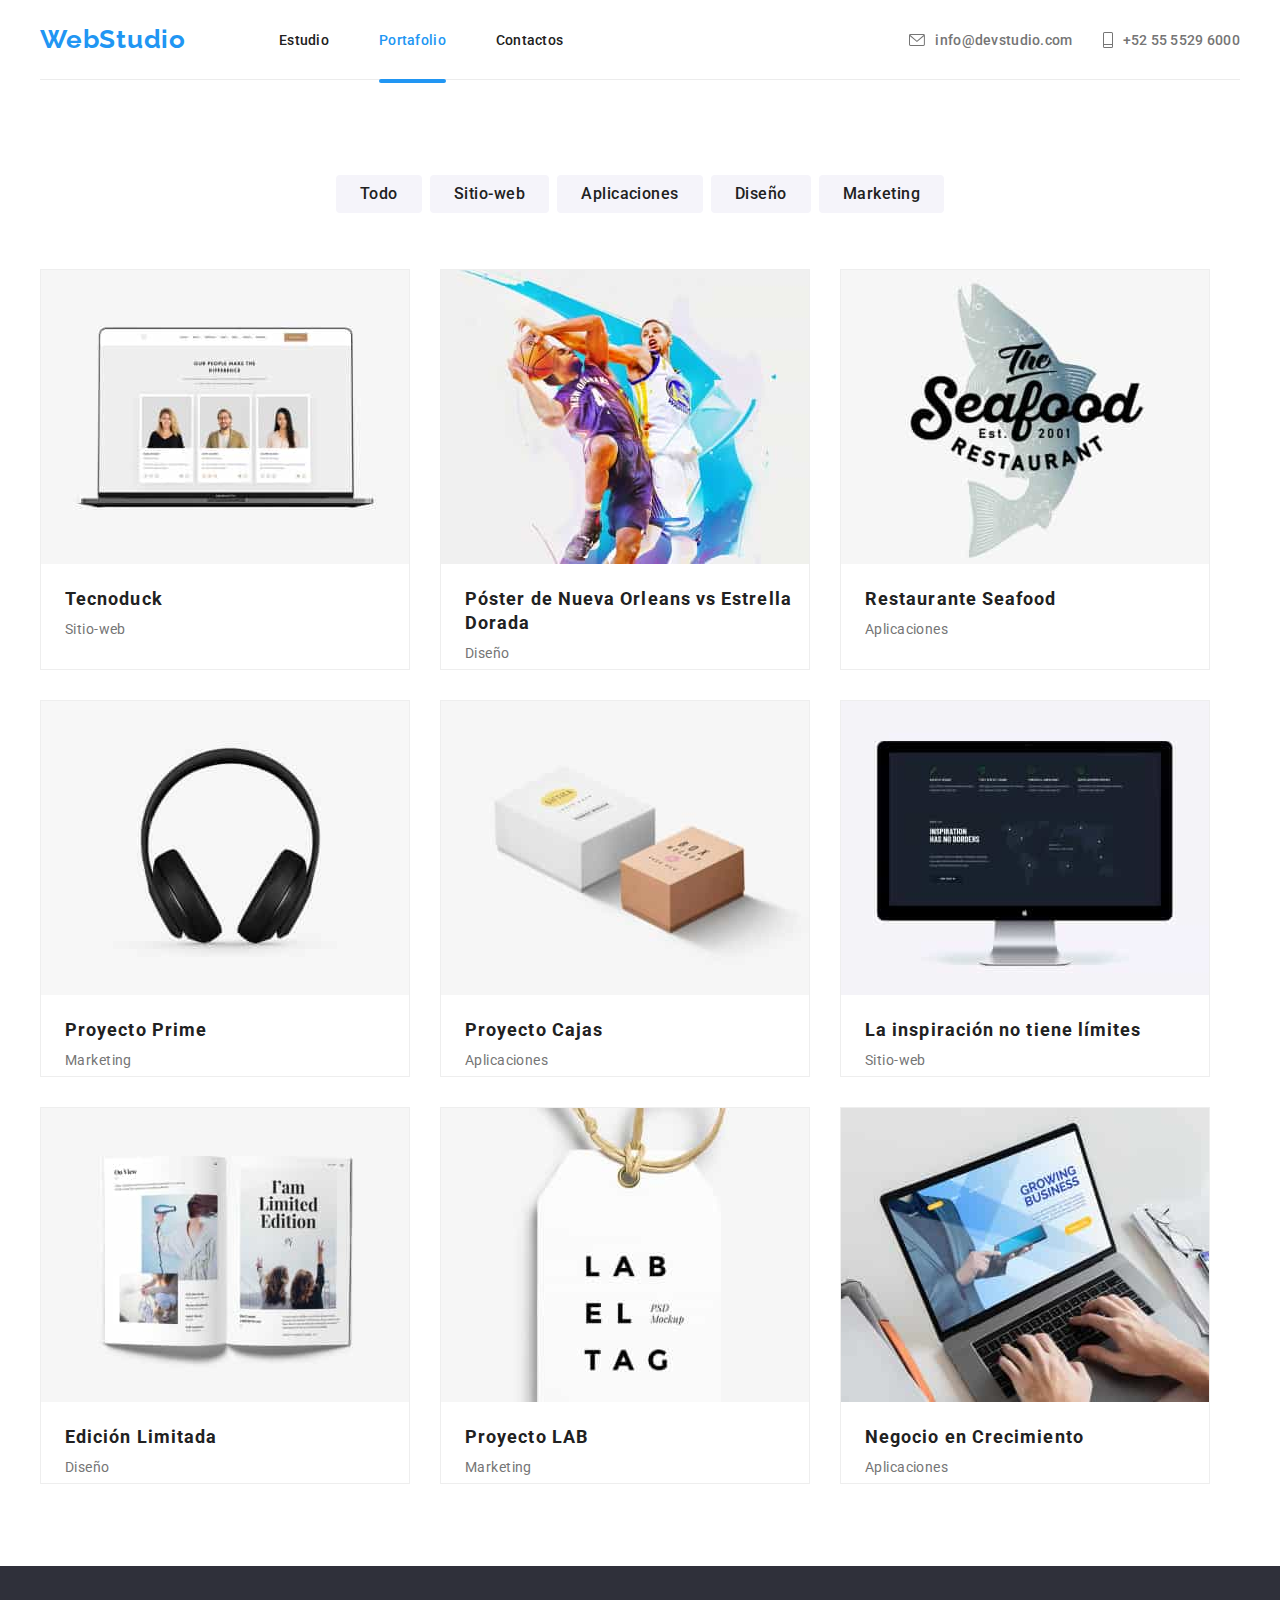
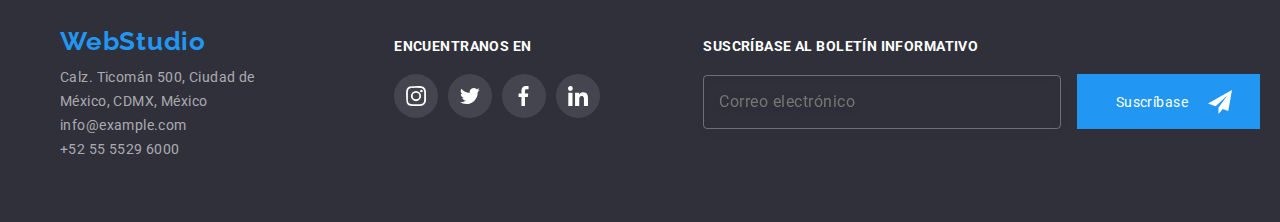
==== commit f8f0e838: "BEM en portafolio" ====
--- a/portfolio.html
+++ b/portfolio.html
@@ -44,184 +44,184 @@
     </header>
 
     <!-- PRINCIPAL -->
-    <main class="container portfolio-page">
+    <main class="container portfolio">
       <!-- MENU 2-->
 
       <!-- lista de filtros  -->
       <section>
-        <ul class="filter">
-          <li>
-            <a href="#" class="link-filter">
-              <button class="button-filter" type="button">Todo</button>
-            </a>
-          </li>
-          <li>
-            <a href="#" class="link-filter">
-              <button class="button-filter" type="button">Sitio-web</button>
-            </a>
-          </li>
-          <li>
-            <a href="#" class="link-filter">
-              <button class="button-filter" type="button">Aplicaciones</button>
-            </a>
-          </li>
-          <li>
-            <a href="#" class="link-filter">
-              <button class="button-filter" type="button">Diseño</button>
-            </a>
-          </li>
-          <li>
-            <a href="#" class="link-filter">
-              <button class="button-filter" type="button">Marketing</button>
+        <ul class="portfolio__lists">
+          <li>
+            <a href="#">
+              <button class="portfolio__list" type="button">Todo</button>
+            </a>
+          </li>
+          <li>
+            <a href="#">
+              <button class="portfolio__list" type="button">Sitio-web</button>
+            </a>
+          </li>
+          <li>
+            <a href="#">
+              <button class="portfolio__list" type="button">Aplicaciones</button>
+            </a>
+          </li>
+          <li>
+            <a href="#">
+              <button class="portfolio__list" type="button">Diseño</button>
+            </a>
+          </li>
+          <li>
+            <a href="#">
+              <button class="portfolio__list" type="button">Marketing</button>
             </a>
           </li>
         </ul>
 
         <!-- mosaic  -->
-        <ul class="mosaic">
-          <li class="link-card">
-            <a href="#">
-              <div class="frame">
+        <ul class="cards">
+          <li class="card">
+            <a href="#">
+              <div class="card__description">
                 <img src="./images/project1.jpeg" alt="project Tecnoduck" />
-                <p class="overlay">
-                  Tecnoduck es una plataforma de distribución de coronavirus de
-                  última generación. Las compañías usan esta plataforma para el
-                  espionaje digital y los ataques a los servidores seguros de la
-                  competencia.
-                </p>
-              </div>
-              <h2 class="title-image">Tecnoduck</h2>
-              <p class="description">Sitio-web</p>
-            </a>
-          </li>
-
-          <li class="link-card">
-            <a href="#">
-              <div class="frame">
+                <p class="card__overlay">
+                  Tecnoduck es una plataforma de distribución de coronavirus de
+                  última generación. Las compañías usan esta plataforma para el
+                  espionaje digital y los ataques a los servidores seguros de la
+                  competencia.
+                </p>
+              </div>
+              <h2 class="card__title">Tecnoduck</h2>
+              <p class="card__text">Sitio-web</p>
+            </a>
+          </li>
+
+           <li class="card">
+            <a href="#">
+              <div class="card__description">
                 <img src="./images/project2.jpeg" alt="project poster" />
-                <p class="overlay">
-                  Tecnoduck es una plataforma de distribución de coronavirus de
-                  última generación. Las compañías usan esta plataforma para el
-                  espionaje digital y los ataques a los servidores seguros de la
-                  competencia.
-                </p>
-              </div>
-              <h2 class="title-image">
+                <p class="card__overlay">
+                  Tecnoduck es una plataforma de distribución de coronavirus de
+                  última generación. Las compañías usan esta plataforma para el
+                  espionaje digital y los ataques a los servidores seguros de la
+                  competencia.
+                </p>
+              </div>
+              <h2 class="card__title">
                 Póster de Nueva Orleans vs Estrella Dorada
               </h2>
-              <p class="description">Diseño</p>
-            </a>
-          </li>
-
-          <li class="link-card">
-            <a href="#">
-              <div class="frame">
+              <p class="card__text">Diseño</p>
+            </a>
+          </li>
+
+          <li class="card">
+            <a href="#">
+              <div class="card__description">
                 <img src="./images/project3.jpeg" alt="Restaurant" />
-                <p class="overlay">
-                  Tecnoduck es una plataforma de distribución de coronavirus de
-                  última generación. Las compañías usan esta plataforma para el
-                  espionaje digital y los ataques a los servidores seguros de la
-                  competencia.
-                </p>
-              </div>
-              <h2 class="title-image">Restaurante Seafood</h2>
-              <p class="description">Aplicaciones</p>
-            </a>
-          </li>
-
-          <li class="link-card">
-            <a href="#">
-              <div class="frame">
+                <p class="card__overlay">
+                  Tecnoduck es una plataforma de distribución de coronavirus de
+                  última generación. Las compañías usan esta plataforma para el
+                  espionaje digital y los ataques a los servidores seguros de la
+                  competencia.
+                </p>
+              </div>
+              <h2 class="card__title">Restaurante Seafood</h2>
+              <p class="card__text">Aplicaciones</p>
+            </a>
+          </li>
+
+          <li class="card">
+            <a href="#">
+              <div class="card__description">
                 <img src="./images/project4.jpeg" alt="Project Prime" />
-                <p class="overlay">
-                  Tecnoduck es una plataforma de distribución de coronavirus de
-                  última generación. Las compañías usan esta plataforma para el
-                  espionaje digital y los ataques a los servidores seguros de la
-                  competencia.
-                </p>
-              </div>
-              <h2 class="title-image">Proyecto Prime</h2>
-              <p class="description">Marketing</p>
-            </a>
-          </li>
-
-          <li class="link-card">
-            <a href="#">
-              <div class="frame">
+                <p class="card__overlay">
+                  Tecnoduck es una plataforma de distribución de coronavirus de
+                  última generación. Las compañías usan esta plataforma para el
+                  espionaje digital y los ataques a los servidores seguros de la
+                  competencia.
+                </p>
+              </div>
+              <h2 class="card__title">Proyecto Prime</h2>
+              <p class="card__text">Marketing</p>
+            </a>
+          </li>
+
+           <li class="card">
+            <a href="#">
+              <div class="card__description">
                 <img src="./images/project5.jpeg" alt="project box" />
-                <p class="overlay">
-                  Tecnoduck es una plataforma de distribución de coronavirus de
-                  última generación. Las compañías usan esta plataforma para el
-                  espionaje digital y los ataques a los servidores seguros de la
-                  competencia.
-                </p>
-              </div>
-              <h2 class="title-image">Proyecto Cajas</h2>
-              <p class="description">Aplicaciones</p>
-            </a>
-          </li>
-
-          <li class="link-card">
-            <a href="#">
-              <div class="frame">
+                <p class="card__overlay">
+                  Tecnoduck es una plataforma de distribución de coronavirus de
+                  última generación. Las compañías usan esta plataforma para el
+                  espionaje digital y los ataques a los servidores seguros de la
+                  competencia.
+                </p>
+              </div>
+              <h2 class="card__title">Proyecto Cajas</h2>
+              <p class="card__text">Aplicaciones</p>
+            </a>
+          </li>
+
+           <li class="card">
+            <a href="#">
+              <div class="card__description">
                 <img src="./images/project6.jpeg" alt="whitout limit" />
-                <p class="overlay">
-                  Tecnoduck es una plataforma de distribución de coronavirus de
-                  última generación. Las compañías usan esta plataforma para el
-                  espionaje digital y los ataques a los servidores seguros de la
-                  competencia.
-                </p>
-              </div>
-              <h2 class="title-image">La inspiración no tiene límites</h2>
-              <p class="description">Sitio-web</p>
-            </a>
-          </li>
-
-          <li class="link-card">
-            <a href="#">
-              <div class="frame">
+                <p class="card__overlay">
+                  Tecnoduck es una plataforma de distribución de coronavirus de
+                  última generación. Las compañías usan esta plataforma para el
+                  espionaje digital y los ataques a los servidores seguros de la
+                  competencia.
+                </p>
+              </div>
+              <h2 class="card__title">La inspiración no tiene límites</h2>
+              <p class="card__text">Sitio-web</p>
+            </a>
+          </li>
+
+           <li class="card">
+            <a href="#">
+              <div class="card__description">
                 <img src="./images/project7.jpeg" alt="limited edition" />
-                <p class="overlay">
-                  Tecnoduck es una plataforma de distribución de coronavirus de
-                  última generación. Las compañías usan esta plataforma para el
-                  espionaje digital y los ataques a los servidores seguros de la
-                  competencia.
-                </p>
-              </div>
-              <h2 class="title-image">Edición Limitada</h2>
-              <p class="description">Diseño</p>
-            </a>
-          </li>
-
-          <li class="link-card">
-            <a href="#">
-              <div class="frame">
+                <p class="card__overlay">
+                  Tecnoduck es una plataforma de distribución de coronavirus de
+                  última generación. Las compañías usan esta plataforma para el
+                  espionaje digital y los ataques a los servidores seguros de la
+                  competencia.
+                </p>
+              </div>
+              <h2 class="card__title">Edición Limitada</h2>
+              <p class="card__text">Diseño</p>
+            </a>
+          </li>
+
+           <li class="card">
+            <a href="#">
+              <div class="card__description">
                 <img src="./images/project8.jpeg" alt="Project LAB" />
-                <p class="overlay">
-                  Tecnoduck es una plataforma de distribución de coronavirus de
-                  última generación. Las compañías usan esta plataforma para el
-                  espionaje digital y los ataques a los servidores seguros de la
-                  competencia.
-                </p>
-              </div>
-              <h2 class="title-image">Proyecto LAB</h2>
-              <p class="description">Marketing</p>
-            </a>
-          </li>
-
-          <li class="link-card">
-            <a href="#">
-              <div class="frame">
+                <p class="card__overlay">
+                  Tecnoduck es una plataforma de distribución de coronavirus de
+                  última generación. Las compañías usan esta plataforma para el
+                  espionaje digital y los ataques a los servidores seguros de la
+                  competencia.
+                </p>
+              </div>
+              <h2 class="card__title">Proyecto LAB</h2>
+              <p class="card__text">Marketing</p>
+            </a>
+          </li>
+
+          <li class="card">
+            <a href="#">
+              <div class="card__description">
                 <img src="./images/project9.jpeg" alt="growing business" />
-                <p class="overlay">
-                  Tecnoduck es una plataforma de distribución de coronavirus de
-                  última generación. Las compañías usan esta plataforma para el
-                  espionaje digital y los ataques a los servidores seguros de la
-                  competencia.
-                </p>
-              </div>
-              <h2 class="title-image">Negocio en Crecimiento</h2>
-              <p class="description">Aplicaciones</p>
+                <p class="card__overlay">
+                  Tecnoduck es una plataforma de distribución de coronavirus de
+                  última generación. Las compañías usan esta plataforma para el
+                  espionaje digital y los ataques a los servidores seguros de la
+                  competencia.
+                </p>
+              </div>
+              <h2 class="card__title">Negocio en Crecimiento</h2>
+              <p class="card__text">Aplicaciones</p>
             </a>
           </li>
         </ul>
--- a/css/styles.css
+++ b/css/styles.css
@@ -585,19 +585,19 @@
 /* ----------------------------------------- */
 
 
-.portfolio-page{
+.portfolio{
   padding-bottom: 82px
 }
 
 /* botones */
-.filter {
+.portfolio__lists {
   display: flex;
   padding-top: 95px;
   padding-bottom: 56px;
   justify-content: center;
   gap: 8px;
 }
-.button-filter {
+.portfolio__list {
   background: var(--background-gray);
   border-radius: 4px;
   padding: 6px 24px;
@@ -605,9 +605,10 @@
   color: var(--primary-title-color);
   font-size: 16px;
   line-height: 1.62;
-}
-.button-filter:hover,
-.button-filter:focus{
+  font-weight: 500;
+}
+.portfolio__list:hover,
+.portfolio__list:focus{
   height: 38px;
   background-color: var(--accent-color);
   box-shadow: 0px 3px 1px rgba(0, 0, 0, 0.1), 0px 1px 2px rgba(0, 0, 0, 0.08), 0px 2px 2px rgba(0, 0, 0, 0.12);
@@ -618,28 +619,28 @@
 
 /*imagenes*/
 
-.mosaic{
+.cards{
   display: flex;
   flex-wrap: wrap;
   gap: 30px;
 }
-.link-card{
+.card{
   background: var(--primary-white-color);
   border: 1px solid #EEEEEE;
   width: 370px;
 }
-.link-card:focus,
-.link-card:hover{
+.card:focus,
+.card:hover{
   cursor: pointer;
   box-shadow: 0px 1px 1px rgba(0, 0, 0, 0.12),
               0px 4px 4px rgba(0, 0, 0, 0.06),
               1px 4px 6px rgba(0, 0, 0, 0.16);
 }
-.frame{
+.card__description{
   position: relative;
   overflow: hidden;
 }
-.overlay{
+.card__overlay{
   position: absolute;
   top: 0;
   left: 0;
@@ -657,10 +658,10 @@
   transition: transform ease-in 250ms;
   transition-timing-function: cubic-bezier(0.4, 0, 0.2, 1);
 }
-.link-card:hover .frame .overlay{
+.card:hover .card__description .card__overlay{
   transform: translateY( 0%);
 }
-.title-image {
+.card__title {
     font-weight: 700;
     font-size: 18px;
     line-height: 1.33;
@@ -672,7 +673,7 @@
     margin-bottom: 4px;
     width: 370px;
 }
-.description {
+.card__text {
     color: #757575;
     line-height: 2.14;
     text-align: left;
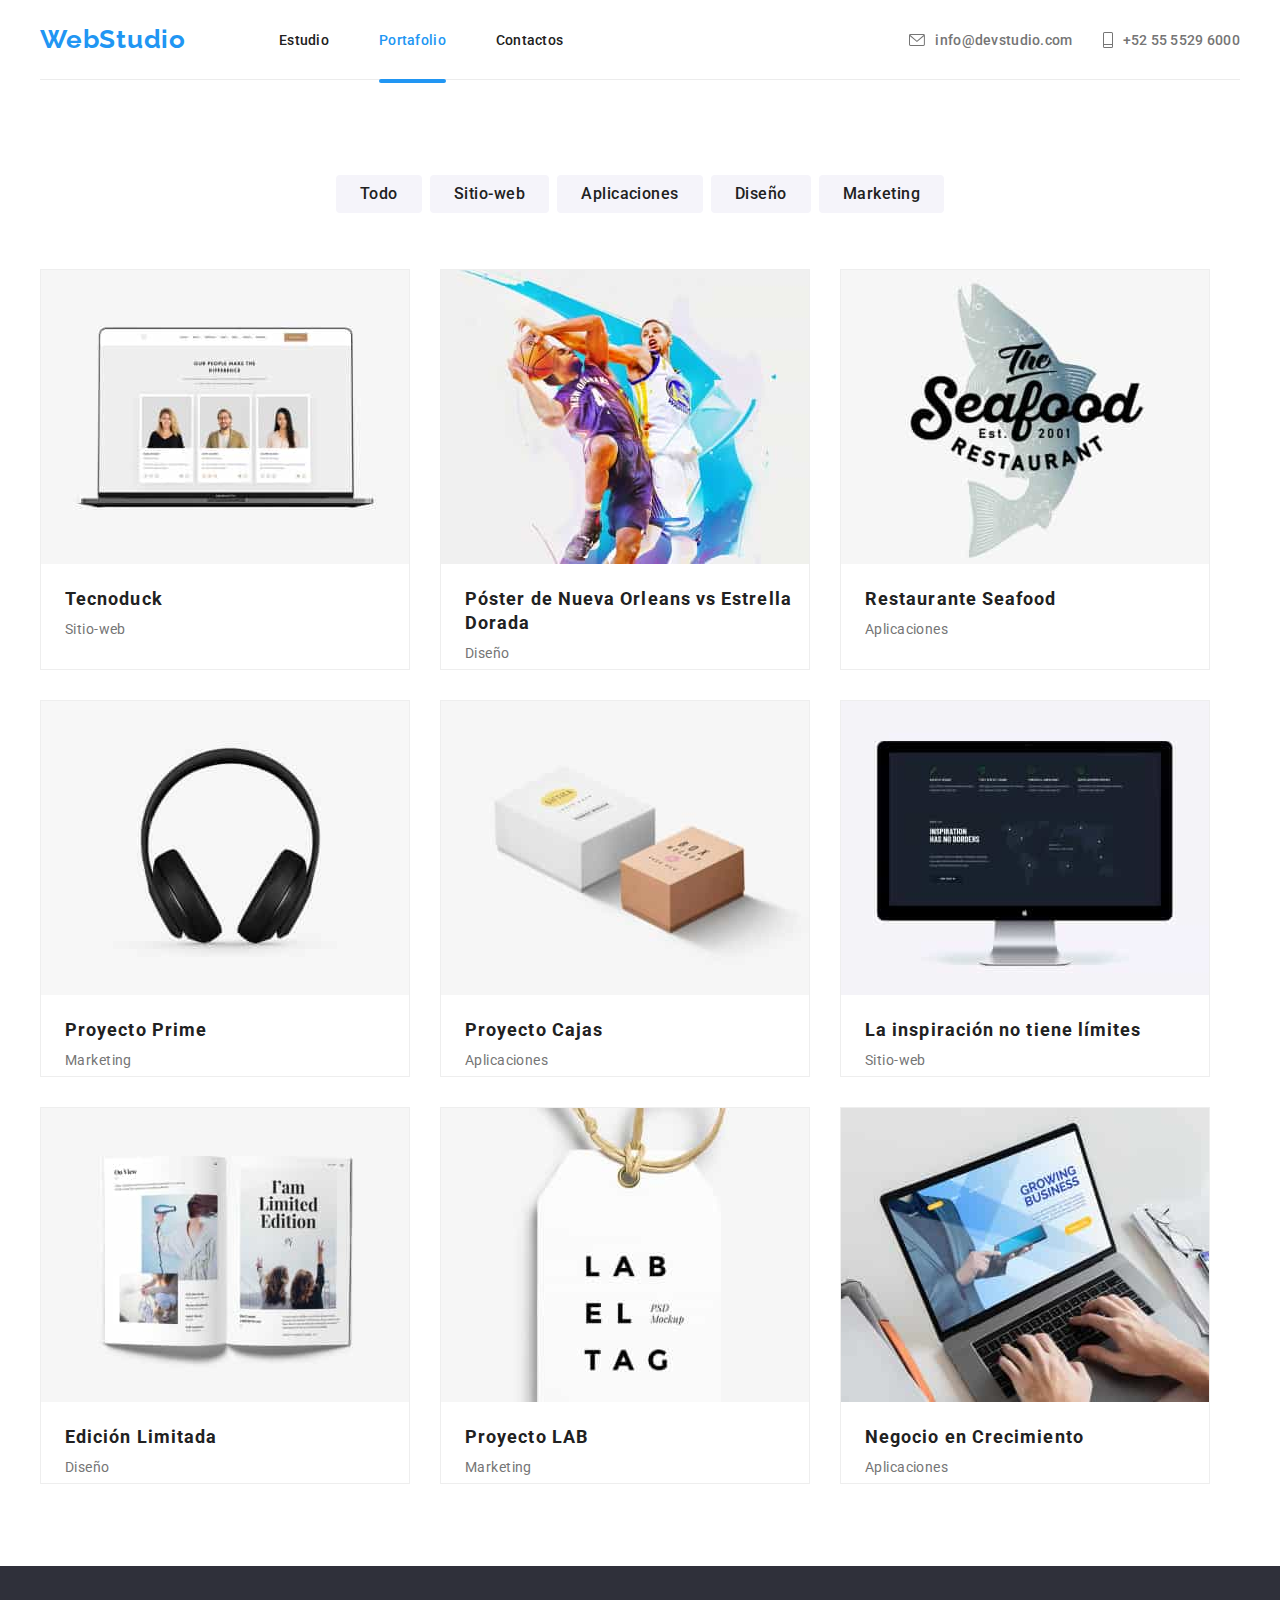
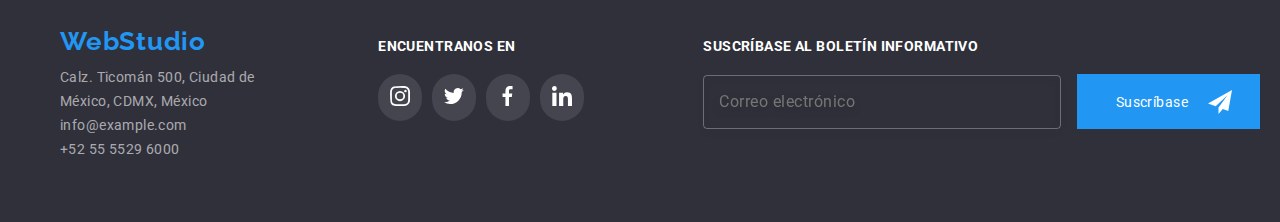
==== commit 711224dc: "metodologia bem en portafolio" ====
--- a/portfolio.html
+++ b/portfolio.html
@@ -78,150 +78,150 @@
         </ul>
 
         <!-- mosaic  -->
-        <ul class="cards">
-          <li class="card">
-            <a href="#">
-              <div class="card__description">
+        <ul class="portfolio__cards">
+          <li class="portfolio__card">
+            <a href="#">
+              <div class="portfolio__card-description">
                 <img src="./images/project1.jpeg" alt="project Tecnoduck" />
-                <p class="card__overlay">
-                  Tecnoduck es una plataforma de distribución de coronavirus de
-                  última generación. Las compañías usan esta plataforma para el
-                  espionaje digital y los ataques a los servidores seguros de la
-                  competencia.
-                </p>
-              </div>
-              <h2 class="card__title">Tecnoduck</h2>
-              <p class="card__text">Sitio-web</p>
-            </a>
-          </li>
-
-           <li class="card">
-            <a href="#">
-              <div class="card__description">
+                <p class="portfolio__card-overlay">
+                  Tecnoduck es una plataforma de distribución de coronavirus de
+                  última generación. Las compañías usan esta plataforma para el
+                  espionaje digital y los ataques a los servidores seguros de la
+                  competencia.
+                </p>
+              </div>
+              <h2 class="portfolio__card-title">Tecnoduck</h2>
+              <p class="portfolio__card-text">Sitio-web</p>
+            </a>
+          </li>
+
+           <li class="portfolio__card">
+            <a href="#">
+              <div class="portfolio__card-description">
                 <img src="./images/project2.jpeg" alt="project poster" />
-                <p class="card__overlay">
-                  Tecnoduck es una plataforma de distribución de coronavirus de
-                  última generación. Las compañías usan esta plataforma para el
-                  espionaje digital y los ataques a los servidores seguros de la
-                  competencia.
-                </p>
-              </div>
-              <h2 class="card__title">
+                <p class="portfolio__card-overlay">
+                  Tecnoduck es una plataforma de distribución de coronavirus de
+                  última generación. Las compañías usan esta plataforma para el
+                  espionaje digital y los ataques a los servidores seguros de la
+                  competencia.
+                </p>
+              </div>
+              <h2 class="portfolio__card-title">
                 Póster de Nueva Orleans vs Estrella Dorada
               </h2>
-              <p class="card__text">Diseño</p>
-            </a>
-          </li>
-
-          <li class="card">
-            <a href="#">
-              <div class="card__description">
+              <p class="portfolio__card-text">Diseño</p>
+            </a>
+          </li>
+
+         <li class="portfolio__card">
+            <a href="#">
+              <div class="portfolio__card-description">
                 <img src="./images/project3.jpeg" alt="Restaurant" />
-                <p class="card__overlay">
-                  Tecnoduck es una plataforma de distribución de coronavirus de
-                  última generación. Las compañías usan esta plataforma para el
-                  espionaje digital y los ataques a los servidores seguros de la
-                  competencia.
-                </p>
-              </div>
-              <h2 class="card__title">Restaurante Seafood</h2>
-              <p class="card__text">Aplicaciones</p>
-            </a>
-          </li>
-
-          <li class="card">
-            <a href="#">
-              <div class="card__description">
+                <p class="portfolio__card-overlay">
+                  Tecnoduck es una plataforma de distribución de coronavirus de
+                  última generación. Las compañías usan esta plataforma para el
+                  espionaje digital y los ataques a los servidores seguros de la
+                  competencia.
+                </p>
+              </div>
+              <h2 class="portfolio__card-title">Restaurante Seafood</h2>
+              <p class="portfolio__card-text">Aplicaciones</p>
+            </a>
+          </li>
+
+         <li class="portfolio__card">
+            <a href="#">
+              <div class="portfolio__card-description">
                 <img src="./images/project4.jpeg" alt="Project Prime" />
-                <p class="card__overlay">
-                  Tecnoduck es una plataforma de distribución de coronavirus de
-                  última generación. Las compañías usan esta plataforma para el
-                  espionaje digital y los ataques a los servidores seguros de la
-                  competencia.
-                </p>
-              </div>
-              <h2 class="card__title">Proyecto Prime</h2>
-              <p class="card__text">Marketing</p>
-            </a>
-          </li>
-
-           <li class="card">
-            <a href="#">
-              <div class="card__description">
+                 <p class="portfolio__card-overlay">
+                  Tecnoduck es una plataforma de distribución de coronavirus de
+                  última generación. Las compañías usan esta plataforma para el
+                  espionaje digital y los ataques a los servidores seguros de la
+                  competencia.
+                </p>
+              </div>
+              <h2 class="portfolio__card-title">Proyecto Prime</h2>
+              <p class="portfolio__card-text">Marketing</p>
+            </a>
+          </li>
+
+          <li class="portfolio__card">
+            <a href="#">
+              <div class="portfolio__card-description">
                 <img src="./images/project5.jpeg" alt="project box" />
-                <p class="card__overlay">
-                  Tecnoduck es una plataforma de distribución de coronavirus de
-                  última generación. Las compañías usan esta plataforma para el
-                  espionaje digital y los ataques a los servidores seguros de la
-                  competencia.
-                </p>
-              </div>
-              <h2 class="card__title">Proyecto Cajas</h2>
-              <p class="card__text">Aplicaciones</p>
-            </a>
-          </li>
-
-           <li class="card">
-            <a href="#">
-              <div class="card__description">
+                <p class="portfolio__card-overlay">
+                  Tecnoduck es una plataforma de distribución de coronavirus de
+                  última generación. Las compañías usan esta plataforma para el
+                  espionaje digital y los ataques a los servidores seguros de la
+                  competencia.
+                </p>
+              </div>
+              <h2 class="portfolio__card-title">Proyecto Cajas</h2>
+              <p class="portfolio__card-text">Aplicaciones</p>
+            </a>
+          </li>
+
+          <li class="portfolio__card">
+            <a href="#">
+              <div class="portfolio__card-description">
                 <img src="./images/project6.jpeg" alt="whitout limit" />
-                <p class="card__overlay">
-                  Tecnoduck es una plataforma de distribución de coronavirus de
-                  última generación. Las compañías usan esta plataforma para el
-                  espionaje digital y los ataques a los servidores seguros de la
-                  competencia.
-                </p>
-              </div>
-              <h2 class="card__title">La inspiración no tiene límites</h2>
-              <p class="card__text">Sitio-web</p>
-            </a>
-          </li>
-
-           <li class="card">
-            <a href="#">
-              <div class="card__description">
+                 <p class="portfolio__card-overlay">
+                  Tecnoduck es una plataforma de distribución de coronavirus de
+                  última generación. Las compañías usan esta plataforma para el
+                  espionaje digital y los ataques a los servidores seguros de la
+                  competencia.
+                </p>
+              </div>
+              <h2 class="portfolio__card-title">La inspiración no tiene límites</h2>
+              <p class="portfolio__card-text">Sitio-web</p>
+            </a>
+          </li>
+
+           <li class="portfolio__card">
+            <a href="#">
+              <div class="portfolio__card-description">
                 <img src="./images/project7.jpeg" alt="limited edition" />
-                <p class="card__overlay">
-                  Tecnoduck es una plataforma de distribución de coronavirus de
-                  última generación. Las compañías usan esta plataforma para el
-                  espionaje digital y los ataques a los servidores seguros de la
-                  competencia.
-                </p>
-              </div>
-              <h2 class="card__title">Edición Limitada</h2>
-              <p class="card__text">Diseño</p>
-            </a>
-          </li>
-
-           <li class="card">
-            <a href="#">
-              <div class="card__description">
+                 <p class="portfolio__card-overlay">
+                  Tecnoduck es una plataforma de distribución de coronavirus de
+                  última generación. Las compañías usan esta plataforma para el
+                  espionaje digital y los ataques a los servidores seguros de la
+                  competencia.
+                </p>
+              </div>
+              <h2 class="portfolio__card-title">Edición Limitada</h2>
+              <p class="portfolio__card-text">Diseño</p>
+            </a>
+          </li>
+
+           <li class="portfolio__card">
+            <a href="#">
+              <div class="portfolio__card-description">
                 <img src="./images/project8.jpeg" alt="Project LAB" />
-                <p class="card__overlay">
-                  Tecnoduck es una plataforma de distribución de coronavirus de
-                  última generación. Las compañías usan esta plataforma para el
-                  espionaje digital y los ataques a los servidores seguros de la
-                  competencia.
-                </p>
-              </div>
-              <h2 class="card__title">Proyecto LAB</h2>
-              <p class="card__text">Marketing</p>
-            </a>
-          </li>
-
-          <li class="card">
-            <a href="#">
-              <div class="card__description">
+               <p class="portfolio__card-overlay">
+                  Tecnoduck es una plataforma de distribución de coronavirus de
+                  última generación. Las compañías usan esta plataforma para el
+                  espionaje digital y los ataques a los servidores seguros de la
+                  competencia.
+                </p>
+              </div>
+              <h2 class="portfolio__card-title">Proyecto LAB</h2>
+              <p class="portfolio__card-text">Marketing</p>
+            </a>
+          </li>
+
+          <li class="portfolio__card">
+            <a href="#">
+              <div class="portfolio__card-description">
                 <img src="./images/project9.jpeg" alt="growing business" />
-                <p class="card__overlay">
-                  Tecnoduck es una plataforma de distribución de coronavirus de
-                  última generación. Las compañías usan esta plataforma para el
-                  espionaje digital y los ataques a los servidores seguros de la
-                  competencia.
-                </p>
-              </div>
-              <h2 class="card__title">Negocio en Crecimiento</h2>
-              <p class="card__text">Aplicaciones</p>
+                 <p class="portfolio__card-overlay">
+                  Tecnoduck es una plataforma de distribución de coronavirus de
+                  última generación. Las compañías usan esta plataforma para el
+                  espionaje digital y los ataques a los servidores seguros de la
+                  competencia.
+                </p>
+              </div>
+              <h2 class="portfolio__card-title">Negocio en Crecimiento</h2>
+              <p class="portfolio__card-text">Aplicaciones</p>
             </a>
           </li>
         </ul>
@@ -266,41 +266,41 @@
         <aside>
           <h3 class="footer__titles">ENCUENTRANOS EN</h3>
 
-          <ul class="items-socialmedia">
-            <li class="link-icon-footer">
+          <ul class="social-networks social-networks--dark">
+            <li>
               <a href="#">
-                <div class="icon-circle-footer">
-                  <svg class="social-media">
+                <div class="social-network__gray">
+                  <svg class="social-network-icon">
                     <use href="./images/SVG/sprite.svg#instagram"></use>
                   </svg>
                 </div>
               </a>
             </li>
 
-            <li class="link-icon-footer">
+            <li class="">
               <a href="#">
-                <div class="icon-circle-footer">
-                  <svg class="social-media">
+                <div class="social-network__gray">
+                  <svg class="social-network-icon">
                     <use href="./images/SVG/sprite.svg#twitter"></use>
                   </svg>
                 </div>
               </a>
             </li>
 
-            <li class="link-icon-footer">
+            <li class="">
               <a href="#">
-                <div class="icon-circle-footer">
-                  <svg class="social-media">
+                <div class="social-network__gray">
+                  <svg class="social-network-icon">
                     <use href="./images/SVG/sprite.svg#facebook"></use>
                   </svg>
                 </div>
               </a>
             </li>
 
-            <li class="link-icon-footer">
+            <li class="">
               <a href="#">
-                <div class="icon-circle-footer">
-                  <svg class="social-media">
+                <div class="social-network__gray">
+                  <svg class="social-network-icon">
                     <use href="./images/SVG/sprite.svg#linkedlin"></use>
                   </svg>
                 </div>
--- a/css/styles.css
+++ b/css/styles.css
@@ -254,8 +254,6 @@
   width: 400px;
   margin-bottom: 12px;
   line-height: 1.7;
-  
-  
 }
 .form__send{
   background-color: var(--accent-color);
@@ -514,29 +512,22 @@
   padding-top: 12px;
   margin-bottom: 20px;
 }
-.items-socialmedia{
-  display: flex;
+.social-networks--dark{
+  margin-left: 0;
   gap: 10px;
 }
-.icon-circle-footer{
-  width: 44px;
-  height: 44px;
+.social-network__gray{
   border-radius: 25px;
-  border: none;
   background-color: #ffffff1a;;
   padding: 12px;
   cursor: pointer;
   fill: var(--primary-white-color);
 }
-.icon-circle-footer:hover,
-.icon-circle-footer:focus{
+.social-network__gray:hover,
+.social-network__gray:focus{
   background-color: var(--accent-color);
   cursor: pointer;
   fill: var(--primary-white-color);
-}
-.social-media{
-  height: 20px;
-  width: 20px;
 }
 
 /* Suscripción */
@@ -619,28 +610,28 @@
 
 /*imagenes*/
 
-.cards{
+.portfolio__cards{
   display: flex;
   flex-wrap: wrap;
   gap: 30px;
 }
-.card{
+.portfolio__card{
   background: var(--primary-white-color);
   border: 1px solid #EEEEEE;
   width: 370px;
 }
-.card:focus,
-.card:hover{
+.portfolio__card:focus,
+.portfolio__card:hover{
   cursor: pointer;
   box-shadow: 0px 1px 1px rgba(0, 0, 0, 0.12),
               0px 4px 4px rgba(0, 0, 0, 0.06),
               1px 4px 6px rgba(0, 0, 0, 0.16);
 }
-.card__description{
+.portfolio__card-description{
   position: relative;
   overflow: hidden;
 }
-.card__overlay{
+.portfolio__card-overlay{
   position: absolute;
   top: 0;
   left: 0;
@@ -658,10 +649,10 @@
   transition: transform ease-in 250ms;
   transition-timing-function: cubic-bezier(0.4, 0, 0.2, 1);
 }
-.card:hover .card__description .card__overlay{
+.portfolio__card:hover .portfolio__card-description .portfolio__card-overlay{
   transform: translateY( 0%);
 }
-.card__title {
+.portfolio__card-title {
     font-weight: 700;
     font-size: 18px;
     line-height: 1.33;
@@ -673,7 +664,7 @@
     margin-bottom: 4px;
     width: 370px;
 }
-.card__text {
+.portfolio__card-text {
     color: #757575;
     line-height: 2.14;
     text-align: left;
--- a/css/main.min.css
+++ b/css/main.min.css
@@ -0,0 +1 @@
+/*# sourceMappingURL=main.min.css.map */